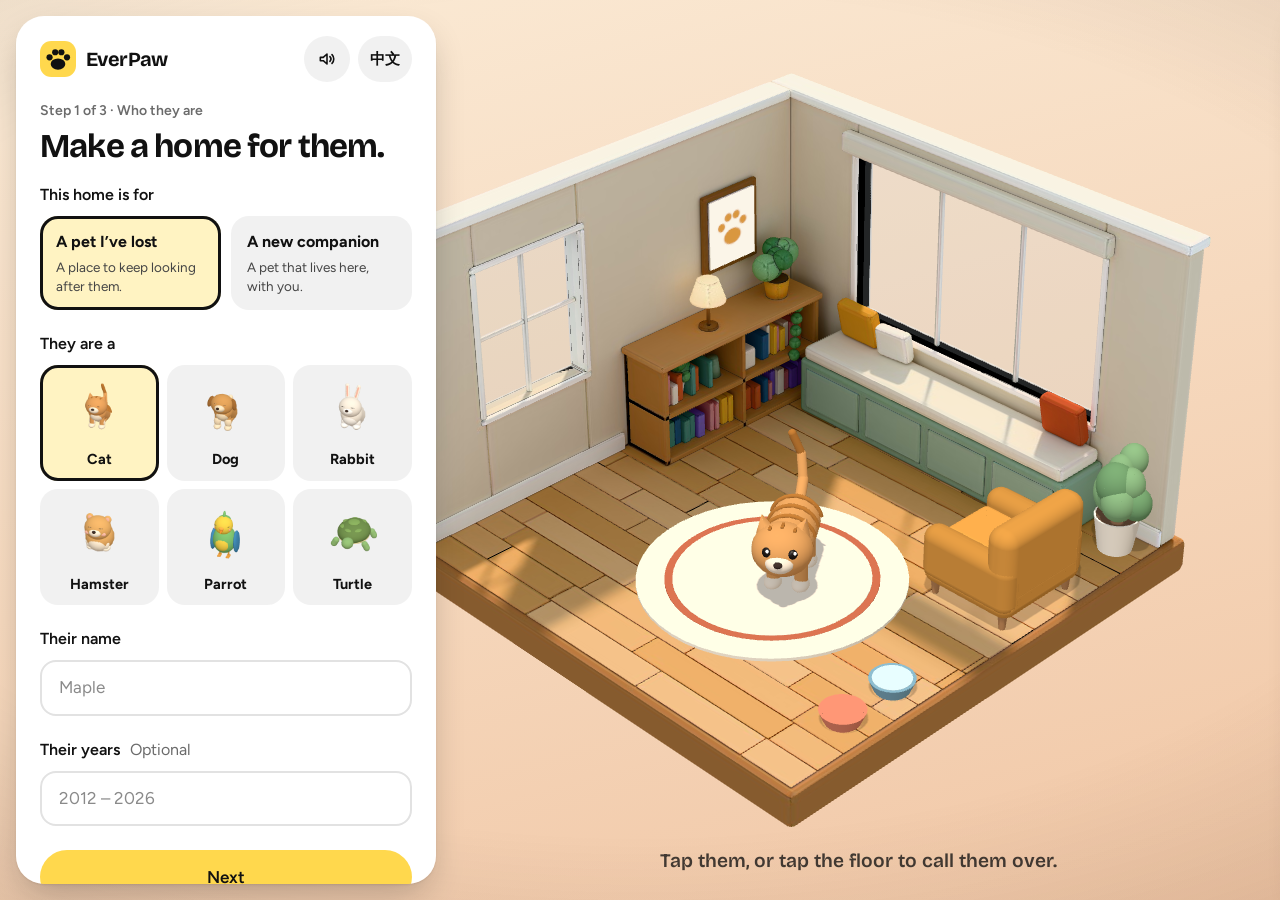
==== index.html @ 8c01edd3 "EverPaw Home: a 3D home for a pet Three original rooms modelled and light-baked in Blender, six anim" ====
<!doctype html>
<html lang="en">
<head>
  <meta charset="utf-8">
  <meta name="viewport" content="width=device-width, initial-scale=1, viewport-fit=cover">
  <title>EverPaw Home</title>
  <meta name="description" content="A small 3D home for a pet: a room you furnish, and a companion who lives in it and answers when you call.">
  <link rel="icon" type="image/svg+xml" href="data:image/svg+xml,%3Csvg xmlns='http://www.w3.org/2000/svg' viewBox='0 0 64 64'%3E%3Crect width='64' height='64' rx='20' fill='%23FFD84D'/%3E%3Cg fill='%23111'%3E%3Cellipse cx='32' cy='41' rx='13' ry='10'/%3E%3Ccircle cx='17' cy='29' r='5.5'/%3E%3Ccircle cx='27' cy='20' r='5.5'/%3E%3Ccircle cx='38' cy='20' r='5.5'/%3E%3Ccircle cx='48' cy='29' r='5.5'/%3E%3C/g%3E%3C/svg%3E">
  <link rel="preconnect" href="https://fonts.googleapis.com">
  <link rel="preconnect" href="https://fonts.gstatic.com" crossorigin>
  <link href="https://fonts.googleapis.com/css2?family=Bricolage+Grotesque:opsz,wght@12..96,600;12..96,700&family=Figtree:wght@400;500;600;700&display=swap" rel="stylesheet">
  <link rel="stylesheet" href="ui.css?v=48">
  <script type="importmap">{ "imports": { "three": "./three/three.module.js" } }</script>
</head>
<body>
  <div id="scene"></div>
  <div id="vignette"></div>
  <main id="hud"></main>
  <aside id="drawer" aria-hidden="true"></aside>
  <div id="layer"></div>
  <div id="toast" role="status" aria-live="polite"></div>
  <script type="module" src="app.js?v=48"></script>
</body>
</html>
---- ui.css ----
/* EverPaw Home — the room is the whole window. Everything else floats over it and steps back when you stop moving. */

:root {
  --ink: #111111; --ink-2: #454545; --ink-3: #6b6b6b;
  --fill: #f1f1f1; --fill-2: #e5e5e5; --line: #e2e2e2;
  --butter: #ffd84d; --butter-2: #f6c927; --warn: #c2442a;
  --panel: 420px;
  --display: "Bricolage Grotesque", "Figtree", "PingFang SC", "Hiragino Sans GB", "Microsoft YaHei", system-ui, sans-serif;
  --body: "Figtree", "PingFang SC", "Hiragino Sans GB", "Microsoft YaHei", system-ui, -apple-system, "Segoe UI", sans-serif;
  --shadow: 0 1px 2px rgba(17, 17, 17, .08), 0 14px 36px -10px rgba(17, 17, 17, .3);
  --ease: cubic-bezier(.2, .8, .2, 1);
}

* { box-sizing: border-box; }
html, body { height: 100%; }
body { margin: 0; overflow: hidden; color: var(--ink); font: 400 16px/1.5 var(--body); -webkit-font-smoothing: antialiased;
  background: linear-gradient(165deg, var(--bg1, #FFE9D4), var(--bg2, #FBCDB3)); transition: background 1.2s; }
body[data-phase="evening"] { background: linear-gradient(165deg, #FFD9B0, #F4A98C); }
body[data-phase="night"] { background: linear-gradient(170deg, #34365F, #5A4C7E); }
::selection { background: var(--butter); color: var(--ink); }
img { display: block; max-width: 100%; }
h1, h2, h3, p, ul, ol, dl, dd, blockquote { margin: 0; }
ul, ol { padding: 0; list-style: none; }
button, input, textarea { font: inherit; color: inherit; }
button { cursor: pointer; border: 0; background: none; padding: 0; }
:focus-visible { outline: 3px solid var(--ink); outline-offset: 3px; border-radius: 10px; }
h1, h2 { font-family: var(--display); letter-spacing: -.025em; text-wrap: balance; }
h1 { font-size: clamp(28px, 2.6vw, 36px); line-height: 1.08; font-weight: 700; }
h2 { font-size: 24px; line-height: 1.15; font-weight: 700; }
h3 { font-size: 16px; line-height: 1.3; font-weight: 700; }
:lang(zh-CN) h1, :lang(zh-CN) h2 { letter-spacing: 0; font-weight: 600; line-height: 1.2; }
.fine { font-size: 14px; line-height: 1.5; color: var(--ink-3); }
.fine.ok:empty { display: none; }
.lead { font-size: 15.5px; color: var(--ink-2); }
.link { font-weight: 600; font-size: 14px; text-decoration: underline; text-underline-offset: 3px; white-space: nowrap; }
.ic { width: 20px; height: 20px; flex: none; fill: none; stroke: currentColor; stroke-width: 1.9; stroke-linecap: round; stroke-linejoin: round; }

/* ---------- the room ---------- */

#scene { position: fixed; inset: 0; }
canvas.world { position: absolute; inset: 0; width: 100%; height: 100%; display: block; touch-action: none; }
#vignette { position: fixed; inset: 0; pointer-events: none; background: radial-gradient(120% 90% at 50% 46%, transparent 52%, rgba(40, 20, 10, .2)); }
body[data-phase="night"] #vignette { background: radial-gradient(110% 85% at 50% 46%, transparent 40%, rgba(8, 8, 30, .5)); }
.no3d { position: absolute; inset: 0; display: grid; place-items: center; padding: 32px; text-align: center; }

/* ---------- controls floating over it ---------- */

#hud { position: fixed; inset: 0; pointer-events: none; z-index: 5; }
#hud > * { pointer-events: auto; }
.hud-top { position: absolute; left: 16px; right: 16px; top: 16px; display: flex; align-items: flex-start; justify-content: space-between; gap: 12px; pointer-events: none !important; transition: opacity .9s, right .35s var(--ease); }
.hud-top > * { pointer-events: auto; }
.who { display: flex; align-items: center; gap: 12px; max-width: min(560px, 68vw); padding: 7px 20px 7px 7px; border-radius: 999px; background: #fff; box-shadow: var(--shadow); text-align: left; }
.who:hover { background: #fafafa; }
.portrait { flex: none; width: 46px; height: 46px; border-radius: 50%; overflow: hidden; background: var(--fill); }
.portrait.big { width: 84px; height: 84px; }
.portrait img { width: 100%; height: 100%; object-fit: cover; object-position: 50% 25%; }
.portrait img.snap { object-fit: contain; padding: 6%; }
.who-text { display: grid; min-width: 0; }
.who-text strong { font: 700 17px/1.2 var(--display); letter-spacing: -.01em; }
.who-text em { font-style: normal; font-size: 14.5px; line-height: 1.3; color: var(--ink-2); }
.tools { display: flex; gap: 8px; }
.tool { display: grid; place-items: center; min-width: 46px; height: 46px; padding: 0 12px; border-radius: 999px; background: #fff; box-shadow: var(--shadow); font-weight: 600; font-size: 15px; }
.tool:hover { background: var(--fill); }
.tool[aria-pressed="false"] { color: var(--ink-3); }

.hud-bottom { position: absolute; left: 0; right: 0; bottom: 18px; display: grid; grid-template-columns: minmax(0, 1fr); justify-items: center; gap: 10px; padding: 0 16px; pointer-events: none !important; transition: opacity .9s, right .35s var(--ease); }
.hud-bottom > * { pointer-events: auto; }
[data-bar] { max-width: 100%; }
.dock { display: flex; align-items: center; gap: 4px; padding: 6px; border-radius: 999px; background: #fff; box-shadow: var(--shadow); max-width: 100%; overflow-x: auto; scrollbar-width: none; }
.dock-btn { display: flex; align-items: center; gap: 8px; height: 50px; padding: 0 18px; border-radius: 999px; font-weight: 600; white-space: nowrap; transition: background .15s, transform .15s var(--ease); }
.dock-btn:hover { background: var(--fill); }
.dock-btn:active { transform: scale(.95); }
.dock .sep { flex: none; width: 1px; height: 26px; margin: 0 6px; background: var(--line); }
.hint { font-size: 13.5px; color: rgba(17, 17, 17, .62); text-align: center; pointer-events: none !important; }
body[data-phase="night"] .hint, body[data-phase="night"] .maker-cap { color: rgba(255, 255, 255, .82); }
body.quiet .hud-top, body.quiet .hud-bottom { opacity: 0; }
[data-tray] { position: relative; width: min(340px, 100%); height: 0; }
.tray { position: absolute; left: 0; right: 0; bottom: 8px; display: grid; gap: 4px; padding: 10px; border-radius: 24px; background: #fff; box-shadow: var(--shadow); animation: pop .22s var(--ease); }
.tray p { padding: 8px 8px 0; font-weight: 600; }
.tray button { display: flex; align-items: center; gap: 12px; padding: 8px; border-radius: 16px; text-align: left; }
.tray button:hover { background: var(--fill); }
.tray-more { font-weight: 600; text-decoration: underline; text-underline-offset: 3px; }

.selbar { display: flex; align-items: center; justify-content: space-between; gap: 10px 18px; flex-wrap: wrap; width: min(640px, 100%); min-height: 62px; padding: 8px 8px 8px 22px; border-radius: 30px; background: #fff; box-shadow: var(--shadow); }
.selbar.empty { justify-content: center; padding: 8px 22px; color: var(--ink-2); }
.selbar.empty span { display: flex; align-items: center; gap: 10px; }
.selbar.trying { background: #fff3c2; }
.selbar strong, .selbar div > span { display: block; }
.selbar div > span { font-size: 14px; color: var(--ink-2); }
.selbar-actions { display: flex; flex-wrap: wrap; gap: 6px; }
.selbar .btn { min-height: 46px; }
.selbar.trying .btn:not(.primary) { background: #fff; }

/* ---------- buttons and fields ---------- */

.btn { display: inline-flex; align-items: center; justify-content: center; gap: 8px; min-height: 48px; padding: 0 20px; border-radius: 999px; background: var(--fill); font-weight: 600; white-space: nowrap; transition: background .15s, transform .15s var(--ease); }
.btn:hover { background: var(--fill-2); }
.btn:active { transform: scale(.97); }
.btn.primary { background: var(--butter); }
.btn.primary:hover { background: var(--butter-2); }
.btn.big { min-height: 54px; padding: 0 26px; font-size: 17px; }
.btn.icon { width: 46px; padding: 0; }
.field { display: grid; gap: 9px; }
.field > span { font-weight: 600; }
.field > span i { font-style: normal; font-weight: 400; color: var(--ink-3); margin-left: 6px; }
.field .fine { margin-top: -5px; }
.field input[type="text"], .field textarea { width: 100%; padding: 13px 17px; border: 2px solid var(--line); border-radius: 16px; background: #fff; font-size: 17px; transition: border-color .15s; }
.field textarea { font-size: 16px; resize: vertical; }
.field input:hover, .field textarea:hover { border-color: #bdbdbd; }
.field input:focus, .field textarea:focus { outline: none; border-color: var(--ink); }
.field input::placeholder, .field textarea::placeholder { color: #8a8a8a; }
.field.tight { gap: 6px; }
.field.tight > span { font-size: 14px; color: var(--ink-2); }
.form-error { color: var(--warn); font-weight: 600; }
.form-error:empty { display: none; }
.seg { display: inline-flex; flex-wrap: wrap; padding: 4px; border-radius: 24px; background: #fff; width: fit-content; max-width: 100%; }
.seg button { height: 40px; padding: 0 14px; border-radius: 999px; font-weight: 600; font-size: 14.5px; white-space: nowrap; }
.seg button[aria-pressed="true"] { background: var(--ink); color: #fff; }

/* ---------- making a home ---------- */

.maker { position: absolute; left: 16px; top: 16px; bottom: 16px; width: var(--panel); display: flex; flex-direction: column; gap: 18px; padding: 20px 24px 22px; border-radius: 28px; background: #fff; box-shadow: var(--shadow); overflow-y: auto; }
.maker-top { display: flex; align-items: center; justify-content: space-between; }
.maker-top .tool { box-shadow: none; background: var(--fill); }
.logo { display: flex; align-items: center; gap: 10px; font: 700 20px/1 var(--display); letter-spacing: -.03em; }
.mark { width: 36px; height: 36px; }
.steps { font-size: 14px; font-weight: 600; color: var(--ink-3); margin-bottom: -10px; }
.maker-body { display: grid; gap: 22px; }
.maker-actions { display: flex; gap: 10px; margin-top: auto; padding-top: 6px; }
.maker-actions .primary { flex: 1; }
.maker-cap { position: absolute; left: calc(var(--panel) + 32px); right: 16px; bottom: 26px; text-align: center; font: 600 clamp(17px, 1.5vw, 21px)/1.3 var(--display); color: rgba(17, 17, 17, .78); pointer-events: none !important; }
.choice { display: grid; grid-template-columns: 1fr 1fr; gap: 10px; }
.choice button { display: grid; gap: 4px; align-content: start; padding: 14px 16px; border-radius: 18px; background: var(--fill); text-align: left; transition: background .15s, box-shadow .15s; }
.choice button:hover { background: var(--fill-2); }
.choice button[aria-pressed="true"] { background: #fff3c2; box-shadow: inset 0 0 0 3px var(--ink); }
.choice em { font-style: normal; font-size: 13.5px; line-height: 1.4; color: var(--ink-2); }
.species { display: grid; grid-template-columns: repeat(3, minmax(0, 1fr)); gap: 8px; }
.species button { display: grid; justify-items: center; padding: 2px 2px 10px; border-radius: 18px; background: var(--fill); font-size: 14.5px; transition: background .15s, box-shadow .15s; }
.species button:hover { background: var(--fill-2); }
.species button[aria-pressed="true"] { background: #fff3c2; box-shadow: inset 0 0 0 3px var(--ink); }
.species img { width: 72%; aspect-ratio: 1; object-fit: contain; }
.photo { position: relative; display: flex; align-items: center; gap: 14px; min-height: 72px; padding: 10px 18px; border: 2px dashed #c8c8c8; border-radius: 18px; cursor: pointer; transition: border-color .15s, background .15s; }
.photo:hover { border-color: var(--ink); background: #fafafa; }
.photo:focus-within { outline: 3px solid var(--ink); outline-offset: 3px; }
.photo input { position: absolute; inset: 0; width: 100%; height: 100%; opacity: 0; cursor: pointer; }
.photo.has { border-style: solid; border-color: var(--line); }
.photo.has img { width: 54px; height: 54px; border-radius: 14px; object-fit: cover; }
.photo.has strong { text-decoration: underline; text-underline-offset: 3px; }
.look { display: grid; gap: 16px; padding: 16px; border-radius: 20px; background: var(--fill); }
.swatches { display: flex; flex-wrap: wrap; gap: 12px 16px; }
.swatch { display: flex; align-items: center; gap: 9px; font-size: 14.5px; font-weight: 500; cursor: pointer; }
.swatch input { width: 42px; height: 42px; padding: 0; border: 3px solid #fff; border-radius: 50%; background: none; cursor: pointer; box-shadow: 0 0 0 1px rgba(17, 17, 17, .18); }
.swatch input::-webkit-color-swatch-wrapper { padding: 0; }
.swatch input::-webkit-color-swatch { border: 0; border-radius: 50%; }
.swatch input::-moz-color-swatch { border: 0; border-radius: 50%; }
.promises { display: grid; gap: 8px; color: var(--ink-2); font-size: 14.5px; }
.promises li { display: flex; gap: 10px; align-items: flex-start; }
.promises .ic { margin-top: 1px; stroke-width: 2.4; }

/* ---------- the side panel ---------- */

#drawer { position: fixed; z-index: 6; right: 0; top: 0; bottom: 0; width: var(--panel); display: flex; flex-direction: column; background: #fff; border-radius: 28px 0 0 28px; box-shadow: var(--shadow); transform: translateX(104%); transition: transform .38s var(--ease); }
#drawer.open { transform: none; }
.drawer-head { display: flex; align-items: center; justify-content: space-between; gap: 12px; padding: 20px 20px 12px 26px; }
.drawer-head .tool { box-shadow: none; background: var(--fill); }
.drawer-body { display: grid; gap: 26px; align-content: start; padding: 4px 26px 28px; overflow-y: auto; }
.drawer-body section { display: grid; gap: 10px; }
.drawer-body .row { display: flex; align-items: baseline; justify-content: space-between; }
body[data-mode="home"]:not([data-panel=""]) .hud-top, body[data-mode="home"]:not([data-panel=""]) .hud-bottom { right: var(--panel); }
.cards { display: grid; grid-template-columns: repeat(3, minmax(0, 1fr)); gap: 12px 10px; }
.card { display: grid; gap: 1px; text-align: left; border-radius: 18px; align-content: start; }
.card-art { position: relative; display: block; aspect-ratio: 1; border-radius: 18px; background: var(--fill); margin-bottom: 5px; transition: background .15s, box-shadow .15s; }
.card-art img { position: absolute; inset: 8%; width: 84%; height: 84%; object-fit: contain; transition: transform .3s var(--ease); }
.card:hover .card-art { background: var(--fill-2); }
.card:hover img { transform: scale(1.07); }
.card.on .card-art { background: #fff3c2; box-shadow: inset 0 0 0 3px var(--ink); }
.card strong { font-size: 14.5px; line-height: 1.25; }
.card em { font-style: normal; font-size: 13.5px; color: var(--ink-3); font-variant-numeric: tabular-nums; }
.places { display: grid; grid-template-columns: repeat(3, minmax(0, 1fr)); gap: 10px; }
.place { display: grid; gap: 2px; text-align: left; border-radius: 16px; align-content: start; }
.place-art { display: block; aspect-ratio: 4 / 3; border-radius: 16px; overflow: hidden; margin-bottom: 5px; transition: box-shadow .15s; }
.place-art img { width: 100%; height: 100%; object-fit: cover; }
.place.on .place-art { box-shadow: 0 0 0 3px #fff, 0 0 0 6px var(--ink); }
.place strong { font-size: 14.5px; line-height: 1.25; }
.place em { font-style: normal; font-size: 13px; line-height: 1.35; color: var(--ink-3); }
.mini { position: relative; flex: none; display: block; width: 54px; height: 54px; border-radius: 16px; background: var(--fill); overflow: hidden; }
.mini img { position: absolute; inset: 6px; width: calc(100% - 12px); height: calc(100% - 12px); object-fit: contain; }
.mini.big { width: 72px; height: 72px; }
.mini.room img { inset: 0; width: 100%; height: 100%; object-fit: cover; }
.things, .timeline { display: grid; gap: 12px; }
.things li, .timeline li { display: flex; align-items: center; gap: 14px; }
.things strong, .things em, .timeline strong, .timeline time { display: block; }
.things em, .timeline time { font-style: normal; font-size: 13.5px; color: var(--ink-3); }
.who-card { display: flex; align-items: center; gap: 16px; }
.meta { color: var(--ink-2); }
blockquote { font-size: 17px; line-height: 1.5; color: var(--ink-2); }
.stack { display: grid; gap: 8px; }

/* ---------- overlays ---------- */

#layer:empty { display: none; }
.scrim { position: fixed; inset: 0; z-index: 40; background: rgba(17, 17, 17, .5); animation: fade .2s; }
.scrim.clear { background: transparent; }
.modal { position: fixed; z-index: 41; left: 50%; top: 50%; transform: translate(-50%, -50%); width: min(460px, calc(100% - 32px)); max-height: calc(100% - 40px); overflow: auto; border-radius: 28px; background: #fff; animation: rise .28s var(--ease); }
.modal:focus, .menu:focus { outline: none; }
.modal .close { position: absolute; right: 14px; top: 14px; box-shadow: none; background: var(--fill); }
.modal-body { display: flex; flex-direction: column; gap: 16px; padding: 34px 30px 26px; }
.modal-body h2 { padding-right: 44px; }
.pay-art { position: relative; flex: none; height: 150px; border-radius: 20px; background: var(--fill); }
.pay-art img { position: absolute; inset: 10px; width: calc(100% - 20px); height: calc(100% - 20px); object-fit: contain; }
.what { font-size: 17px; color: var(--ink-2); }
.bill { display: grid; gap: 10px; padding: 16px 18px; border-radius: 18px; background: var(--fill); font-variant-numeric: tabular-nums; }
.bill div { display: flex; justify-content: space-between; gap: 16px; }
.bill .total { padding-top: 10px; border-top: 1px solid #d6d6d6; font-weight: 700; }
.note { padding: 12px 16px; border-radius: 16px; background: #fff3c2; font-size: 14.5px; }
.modal-actions { display: flex; flex-wrap: wrap; gap: 10px; }
.modal-actions .primary { flex: 1; }
.menu { position: fixed; z-index: 41; right: 16px; top: 72px; display: grid; gap: 2px; width: 310px; max-width: calc(100% - 32px); padding: 10px; border-radius: 24px; background: #fff; box-shadow: var(--shadow); animation: pop .2s var(--ease); }
.menu button { padding: 12px 14px; border-radius: 14px; text-align: left; font-weight: 600; }
.menu button:hover { background: var(--fill); }
.menu p { padding: 10px 14px; font-size: 13.5px; line-height: 1.45; color: var(--ink-3); }
.menu .danger { color: var(--warn); }
#toast { position: fixed; z-index: 70; left: 50%; top: 80px; max-width: calc(100% - 32px); padding: 13px 22px; border-radius: 26px; background: var(--ink); color: #fff; font-weight: 500; font-size: 15px; text-align: center; opacity: 0; transform: translate(-50%, -12px); pointer-events: none; transition: opacity .25s, transform .3s var(--ease); }
#toast.on { opacity: 1; transform: translate(-50%, 0); }

@keyframes fade { from { opacity: 0; } }
@keyframes rise { from { opacity: 0; transform: translate(-50%, calc(-50% + 18px)); } }
@keyframes pop { from { opacity: 0; transform: translateY(6px) scale(.97); } }
@media (prefers-reduced-motion: reduce) { *, *::before, *::after { animation-duration: .01ms !important; transition-duration: .01ms !important; } }

/* ---------- small screens: panels come up from the bottom ---------- */

@media (max-width: 900px) {
  .maker { left: 0; right: 0; top: auto; bottom: 0; width: auto; height: 60vh; border-radius: 26px 26px 0 0; padding: 16px 18px 18px; }
  .maker-cap { display: none; }
  #drawer { left: 0; right: 0; top: auto; bottom: 0; width: auto; height: 56vh; border-radius: 26px 26px 0 0; transform: translateY(104%); }
  body[data-mode="home"]:not([data-panel=""]) .hud-top { right: 16px; }
  body[data-mode="home"]:not([data-panel=""]) .hud-bottom { right: 0; bottom: calc(56vh + 10px); }
  body:not([data-panel=""]) .hint { display: none; }
  .who-text em { font-size: 13.5px; }
  .dock-btn { height: 46px; padding: 0 13px; }
  .dock-btn span { font-size: 14.5px; }
  .hint { font-size: 12.5px; max-width: 100%; text-wrap: balance; }
  .hint .zoom { display: none; }
}

/* Phones: the dock becomes five equal keys, icon over label, so nothing is pushed off the edge. */
@media (max-width: 560px) {
  .dock { width: 100%; gap: 0; padding: 5px; border-radius: 26px; overflow: visible; }
  .dock-btn { flex: 1 1 0; min-width: 0; flex-direction: column; justify-content: center; gap: 3px; height: 60px; padding: 0 2px; border-radius: 20px; }
  .dock-btn span { font-size: 12px; overflow: hidden; text-overflow: ellipsis; max-width: 100%; }
  .dock .sep { margin: 0 2px; }
  .who { max-width: calc(100vw - 32px - 3 * 46px - 2 * 8px - 12px); }
  .who-text em { display: -webkit-box; -webkit-line-clamp: 2; -webkit-box-orient: vertical; overflow: hidden; }
}
.hud-bottom > [data-bar], .hud-bottom > [data-tray] { justify-self: stretch; display: grid; grid-template-columns: minmax(0, 1fr); justify-items: center; pointer-events: none; }
.hud-bottom > [data-bar] > *, .hud-bottom > [data-tray] > * { pointer-events: auto; }
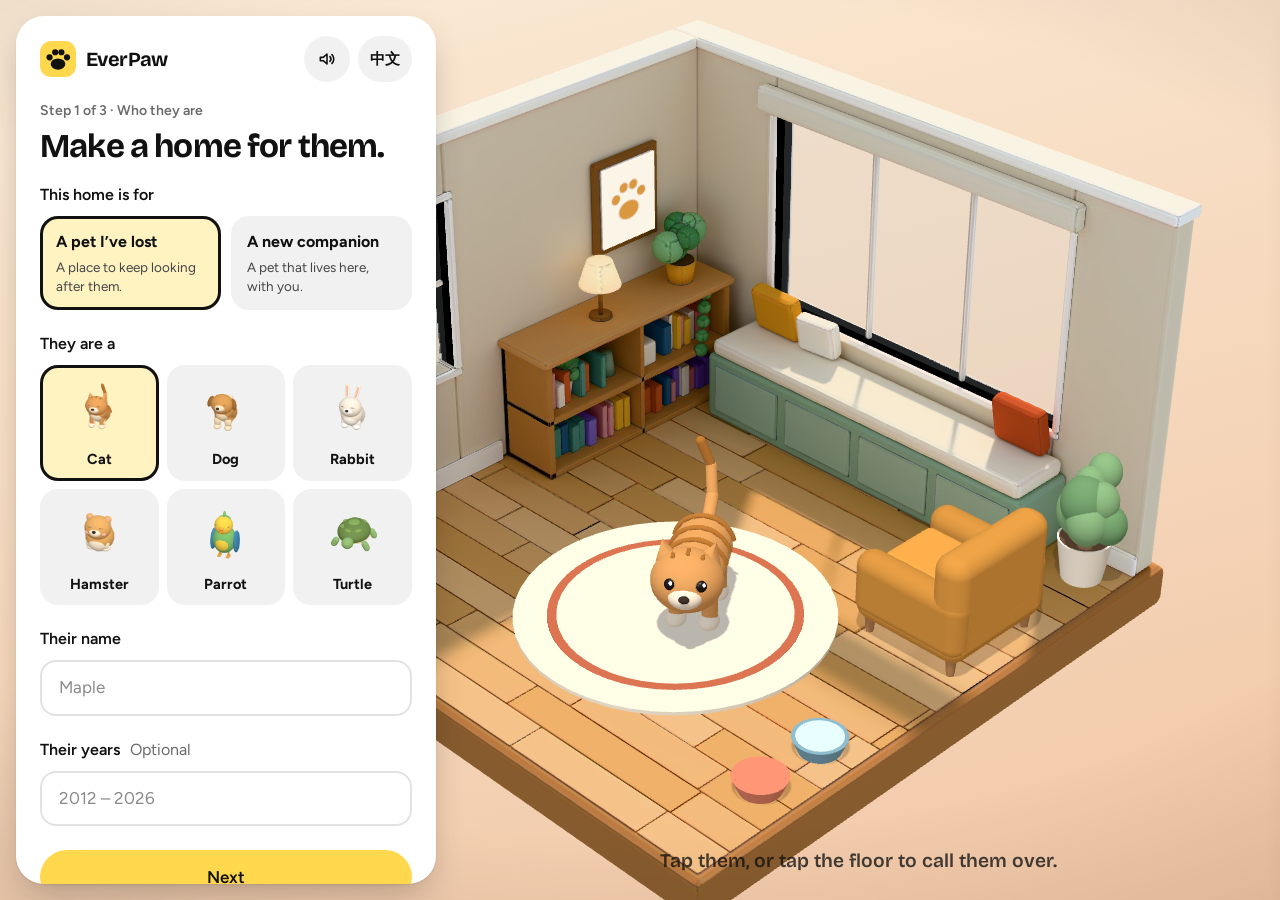
==== commit 46059f40: "Add Umami analytics Co-Authored-By: Claude Opus 5.5 <noreply@anthropic.com>" ====
--- a/index.html
+++ b/index.html
@@ -4,6 +4,7 @@
   <meta charset="utf-8">
   <meta name="viewport" content="width=device-width, initial-scale=1, viewport-fit=cover">
   <title>EverPaw Home</title>
+  <script defer src="https://cloud.umami.is/script.js" data-website-id="07dc6605-5ada-4509-a2ae-44e02de93326"></script>
   <meta name="description" content="A small 3D home for a pet: a room you furnish, and a companion who lives in it and answers when you call.">
   <link rel="icon" type="image/svg+xml" href="data:image/svg+xml,%3Csvg xmlns='http://www.w3.org/2000/svg' viewBox='0 0 64 64'%3E%3Crect width='64' height='64' rx='20' fill='%23FFD84D'/%3E%3Cg fill='%23111'%3E%3Cellipse cx='32' cy='41' rx='13' ry='10'/%3E%3Ccircle cx='17' cy='29' r='5.5'/%3E%3Ccircle cx='27' cy='20' r='5.5'/%3E%3Ccircle cx='38' cy='20' r='5.5'/%3E%3Ccircle cx='48' cy='29' r='5.5'/%3E%3C/g%3E%3C/svg%3E">
   <link rel="preconnect" href="https://fonts.googleapis.com">
